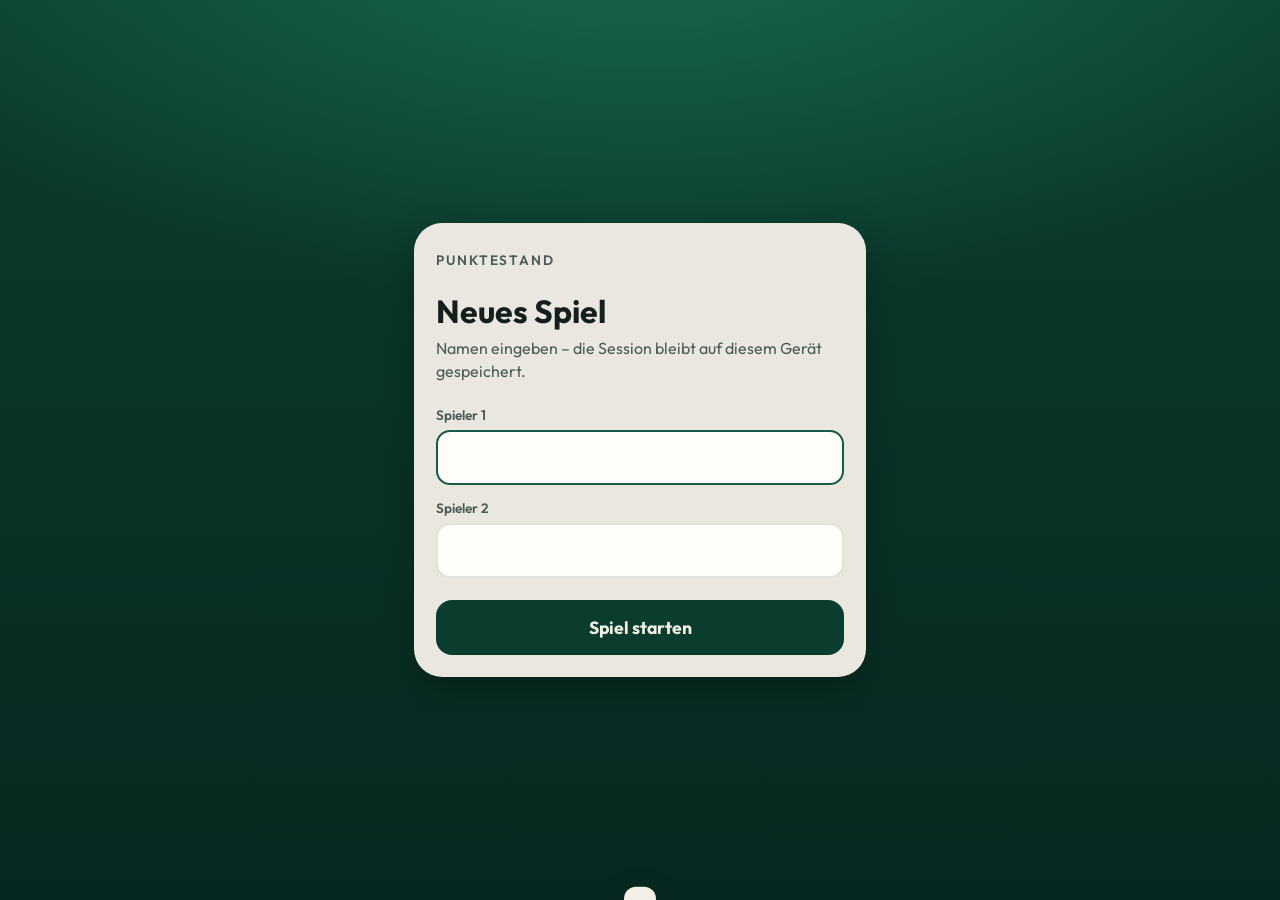
==== punkte/index.html @ ef5855af "Punktestand: mobiler 2-Spieler-Punktezähler mit Cookie-Session Co-authored-by: spielzeug-gefunden <s" ====
<!DOCTYPE html>
<html lang="de">
<head>
  <meta charset="UTF-8" />
  <meta name="viewport" content="width=device-width, initial-scale=1, viewport-fit=cover" />
  <meta name="theme-color" content="#0b3d2e" />
  <meta name="apple-mobile-web-app-capable" content="yes" />
  <meta name="apple-mobile-web-app-status-bar-style" content="black-translucent" />
  <title>Punktestand</title>
  <link rel="preconnect" href="https://fonts.googleapis.com" />
  <link rel="preconnect" href="https://fonts.gstatic.com" crossorigin />
  <link href="https://fonts.googleapis.com/css2?family=Outfit:wght@400;500;600;700&family=IBM+Plex+Mono:wght@500;600&display=swap" rel="stylesheet" />
  <style>
    :root {
      --felt: #0b3d2e;
      --felt-deep: #072820;
      --felt-light: #145c45;
      --paper: #f3efe6;
      --ink: #14201c;
      --ink-soft: #4a5c54;
      --line: rgba(20, 32, 28, 0.12);
      --accent: #e8a317;
      --accent-ink: #2a1d00;
      --ok: #1f8a5b;
      --ok-ink: #f4fff9;
      --danger: #c23b3b;
      --shadow: 0 10px 30px rgba(0, 0, 0, 0.28);
      --radius: 18px;
      --header-h: 64px;
      --safe-top: env(safe-area-inset-top, 0px);
      --safe-bottom: env(safe-area-inset-bottom, 0px);
    }

    * { box-sizing: border-box; }

    html, body {
      margin: 0;
      height: 100%;
      font-family: "Outfit", system-ui, sans-serif;
      color: var(--paper);
      background:
        radial-gradient(120% 80% at 50% -10%, #1a6b4f 0%, transparent 55%),
        linear-gradient(180deg, var(--felt) 0%, var(--felt-deep) 100%);
      -webkit-tap-highlight-color: transparent;
      user-select: none;
    }

    body {
      min-height: 100dvh;
      display: flex;
      justify-content: center;
    }

    .app {
      width: min(100%, 480px);
      height: 100dvh;
      max-height: 100dvh;
      display: flex;
      flex-direction: column;
      padding:
        calc(12px + var(--safe-top))
        14px
        calc(12px + var(--safe-bottom));
      gap: 12px;
    }

    .screen { display: none; flex: 1; min-height: 0; flex-direction: column; gap: 12px; }
    .screen.active { display: flex; }

    /* Setup */
    .setup-card {
      margin: auto 0;
      background: rgba(243, 239, 230, 0.96);
      color: var(--ink);
      border-radius: 28px;
      padding: 28px 22px 22px;
      box-shadow: var(--shadow);
    }

    .brand {
      font-size: 0.85rem;
      letter-spacing: 0.14em;
      text-transform: uppercase;
      color: var(--ink-soft);
      margin: 0 0 8px;
      font-weight: 600;
    }

    .setup-card h1 {
      margin: 0 0 8px;
      font-size: 2rem;
      line-height: 1.1;
    }

    .setup-card p {
      margin: 0 0 24px;
      color: var(--ink-soft);
      line-height: 1.4;
    }

    .field { margin-bottom: 14px; }

    .field label {
      display: block;
      font-size: 0.85rem;
      font-weight: 600;
      margin-bottom: 6px;
      color: var(--ink-soft);
    }

    .field input {
      width: 100%;
      border: 2px solid var(--line);
      border-radius: 14px;
      padding: 14px 16px;
      font: inherit;
      font-size: 1.1rem;
      font-weight: 600;
      color: var(--ink);
      background: #fffdf8;
      outline: none;
    }

    .field input:focus { border-color: var(--felt-light); }

    .btn-primary {
      width: 100%;
      margin-top: 8px;
      border: none;
      border-radius: 16px;
      padding: 16px;
      font: inherit;
      font-size: 1.1rem;
      font-weight: 700;
      background: var(--felt);
      color: var(--paper);
      cursor: pointer;
    }

    .btn-primary:active { transform: translateY(1px); }

    /* Header */
    .topbar {
      height: var(--header-h);
      flex: 0 0 auto;
      display: grid;
      grid-template-columns: 1fr auto;
      align-items: center;
      gap: 10px;
      padding: 0 4px 0 8px;
    }

    .active-player {
      min-width: 0;
    }

    .active-label {
      display: block;
      font-size: 0.75rem;
      letter-spacing: 0.08em;
      text-transform: uppercase;
      opacity: 0.75;
      margin-bottom: 2px;
    }

    .active-name {
      display: block;
      font-size: 1.55rem;
      font-weight: 700;
      line-height: 1.1;
      white-space: nowrap;
      overflow: hidden;
      text-overflow: ellipsis;
    }

    .menu-wrap { position: relative; }

    .menu-btn {
      width: 48px;
      height: 48px;
      border: 0;
      border-radius: 14px;
      background: rgba(255, 255, 255, 0.1);
      color: var(--paper);
      font: inherit;
      font-size: 1.5rem;
      font-weight: 700;
      letter-spacing: 0.05em;
      cursor: pointer;
    }

    .menu {
      display: none;
      position: absolute;
      right: 0;
      top: calc(100% + 6px);
      min-width: 210px;
      background: var(--paper);
      color: var(--ink);
      border-radius: 16px;
      box-shadow: var(--shadow);
      overflow: hidden;
      z-index: 20;
    }

    .menu.open { display: block; }

    .menu button {
      width: 100%;
      border: 0;
      background: transparent;
      text-align: left;
      padding: 14px 16px;
      font: inherit;
      font-weight: 600;
      color: var(--ink);
      cursor: pointer;
    }

    .menu button:active { background: rgba(11, 61, 46, 0.08); }
    .menu button.danger { color: var(--danger); }

    /* Main play layout */
    .play-body {
      flex: 1;
      min-height: 0;
      display: flex;
      flex-direction: column;
      gap: 12px;
    }

    .table-panel,
    .keypad-panel {
      flex: 1 1 0;
      min-height: 0;
      display: flex;
      flex-direction: column;
      border-radius: 24px;
      overflow: hidden;
      box-shadow: var(--shadow);
    }

    .table-panel {
      background: rgba(243, 239, 230, 0.97);
      color: var(--ink);
    }

    .table-scroll {
      flex: 1;
      min-height: 0;
      overflow: auto;
      -webkit-overflow-scrolling: touch;
    }

    table.scores {
      width: 100%;
      border-collapse: collapse;
      font-variant-numeric: tabular-nums;
    }

    .scores th,
    .scores td {
      padding: 12px 10px;
      text-align: center;
      border-bottom: 1px solid var(--line);
    }

    .scores th {
      position: sticky;
      top: 0;
      background: #ebe5d8;
      font-size: 0.92rem;
      font-weight: 700;
      z-index: 1;
    }

    .scores th.round,
    .scores td.round {
      width: 3.2rem;
      color: var(--ink-soft);
      font-weight: 600;
      font-size: 0.85rem;
    }

    .scores td.score-cell {
      font-family: "IBM Plex Mono", ui-monospace, monospace;
      font-weight: 600;
      font-size: 1.05rem;
      cursor: pointer;
    }

    .scores td.score-cell:active { background: rgba(11, 61, 46, 0.08); }

    .scores td.score-cell.empty {
      color: rgba(20, 32, 28, 0.28);
      font-weight: 500;
    }

    .scores td.score-cell.editing {
      background: rgba(232, 163, 23, 0.28);
      outline: 2px solid var(--accent);
      outline-offset: -2px;
    }

    .scores td.score-cell.player-active-col {
      background: rgba(11, 61, 46, 0.06);
    }

    .scores tfoot td {
      position: sticky;
      bottom: 0;
      background: #ebe5d8;
      font-family: "IBM Plex Mono", ui-monospace, monospace;
      font-weight: 700;
      font-size: 1.15rem;
      border-bottom: 0;
      border-top: 2px solid rgba(20, 32, 28, 0.16);
    }

    .hint {
      flex: 0 0 auto;
      padding: 8px 12px 10px;
      font-size: 0.8rem;
      color: var(--ink-soft);
      text-align: center;
      background: #ebe5d8;
    }

    .keypad-panel {
      background: rgba(7, 40, 32, 0.72);
      border: 1px solid rgba(255, 255, 255, 0.08);
      padding: 12px;
      gap: 10px;
    }

    .entry {
      flex: 0 0 auto;
      display: flex;
      align-items: baseline;
      justify-content: space-between;
      gap: 12px;
      padding: 4px 6px 2px;
    }

    .entry-label {
      font-size: 0.8rem;
      letter-spacing: 0.06em;
      text-transform: uppercase;
      opacity: 0.75;
    }

    .entry-value {
      font-family: "IBM Plex Mono", ui-monospace, monospace;
      font-size: clamp(1.8rem, 8vw, 2.4rem);
      font-weight: 600;
      letter-spacing: 0.02em;
      min-height: 1.2em;
    }

    .entry-value.placeholder { opacity: 0.35; }

    .keys {
      flex: 1;
      min-height: 0;
      display: grid;
      grid-template-columns: repeat(3, 1fr);
      grid-template-rows: repeat(4, 1fr);
      gap: 8px;
    }

    .keys button {
      border: 0;
      border-radius: 16px;
      background: rgba(255, 255, 255, 0.1);
      color: var(--paper);
      font-family: "IBM Plex Mono", ui-monospace, monospace;
      font-size: 1.45rem;
      font-weight: 600;
      cursor: pointer;
      min-height: 0;
    }

    .keys button:active { background: rgba(255, 255, 255, 0.2); transform: scale(0.98); }

    .keys .key-ok {
      background: var(--ok);
      color: var(--ok-ink);
      font-family: "Outfit", system-ui, sans-serif;
      font-weight: 700;
      letter-spacing: 0.04em;
    }

    .keys .key-del {
      background: rgba(255, 255, 255, 0.06);
      font-size: 1.2rem;
    }

    .toast {
      position: fixed;
      left: 50%;
      bottom: calc(18px + var(--safe-bottom));
      transform: translateX(-50%) translateY(120%);
      background: var(--paper);
      color: var(--ink);
      padding: 12px 16px;
      border-radius: 999px;
      font-weight: 600;
      box-shadow: var(--shadow);
      transition: transform 0.25s ease;
      z-index: 50;
      max-width: calc(100% - 32px);
      text-align: center;
    }

    .toast.show { transform: translateX(-50%) translateY(0); }

    .overlay {
      display: none;
      position: fixed;
      inset: 0;
      background: rgba(0, 0, 0, 0.45);
      z-index: 30;
      align-items: center;
      justify-content: center;
      padding: 24px;
    }

    .overlay.open { display: flex; }

    .dialog {
      width: min(100%, 360px);
      background: var(--paper);
      color: var(--ink);
      border-radius: 22px;
      padding: 22px;
      box-shadow: var(--shadow);
    }

    .dialog h2 {
      margin: 0 0 8px;
      font-size: 1.25rem;
    }

    .dialog p {
      margin: 0 0 18px;
      color: var(--ink-soft);
      line-height: 1.4;
    }

    .dialog-actions {
      display: grid;
      grid-template-columns: 1fr 1fr;
      gap: 10px;
    }

    .dialog-actions button {
      border: 0;
      border-radius: 14px;
      padding: 14px;
      font: inherit;
      font-weight: 700;
      cursor: pointer;
    }

    .btn-ghost {
      background: rgba(20, 32, 28, 0.08);
      color: var(--ink);
    }

    .btn-danger {
      background: var(--danger);
      color: white;
    }
  </style>
</head>
<body>
  <div class="app">
    <!-- Setup -->
    <section class="screen" id="screen-setup" aria-label="Neues Spiel">
      <div class="setup-card">
        <p class="brand">Punktestand</p>
        <h1>Neues Spiel</h1>
        <p>Namen eingeben – die Session bleibt auf diesem Gerät gespeichert.</p>
        <form id="setup-form">
          <div class="field">
            <label for="name-0">Spieler 1</label>
            <input id="name-0" name="name0" maxlength="24" autocomplete="nickname" required />
          </div>
          <div class="field">
            <label for="name-1">Spieler 2</label>
            <input id="name-1" name="name1" maxlength="24" autocomplete="nickname" required />
          </div>
          <button class="btn-primary" type="submit">Spiel starten</button>
        </form>
      </div>
    </section>

    <!-- Play -->
    <section class="screen" id="screen-play" aria-label="Punktestand">
      <header class="topbar">
        <div class="active-player">
          <span class="active-label" id="active-label">Am Zug</span>
          <span class="active-name" id="active-name">–</span>
        </div>
        <div class="menu-wrap">
          <button class="menu-btn" id="menu-btn" type="button" aria-haspopup="true" aria-expanded="false" aria-label="Menü">⋯</button>
          <div class="menu" id="menu" role="menu">
            <button type="button" role="menuitem" id="menu-undo">Letzten Eintrag löschen</button>
            <button type="button" role="menuitem" id="menu-cancel-edit" hidden>Bearbeiten abbrechen</button>
            <button type="button" role="menuitem" class="danger" id="menu-new">Neues Spiel…</button>
          </div>
        </div>
      </header>

      <div class="play-body">
        <section class="table-panel" aria-label="Punktetabelle">
          <div class="table-scroll">
            <table class="scores" id="score-table">
              <thead></thead>
              <tbody></tbody>
              <tfoot></tfoot>
            </table>
          </div>
          <div class="hint" id="table-hint">Tippe auf einen Wert, um ihn zu korrigieren.</div>
        </section>

        <section class="keypad-panel" aria-label="Zifferneingabe">
          <div class="entry">
            <span class="entry-label" id="entry-label">Rundenpunkte</span>
            <span class="entry-value placeholder" id="entry-value">0</span>
          </div>
          <div class="keys" id="keys">
            <button type="button" data-key="7">7</button>
            <button type="button" data-key="8">8</button>
            <button type="button" data-key="9">9</button>
            <button type="button" data-key="4">4</button>
            <button type="button" data-key="5">5</button>
            <button type="button" data-key="6">6</button>
            <button type="button" data-key="1">1</button>
            <button type="button" data-key="2">2</button>
            <button type="button" data-key="3">3</button>
            <button type="button" class="key-del" data-key="del" aria-label="Löschen">⌫</button>
            <button type="button" data-key="0">0</button>
            <button type="button" class="key-ok" data-key="ok">OK</button>
          </div>
        </section>
      </div>
    </section>
  </div>

  <div class="toast" id="toast" role="status" aria-live="polite"></div>

  <div class="overlay" id="confirm-overlay" role="dialog" aria-modal="true" aria-labelledby="confirm-title">
    <div class="dialog">
      <h2 id="confirm-title">Neues Spiel?</h2>
      <p>Die aktuelle Session auf diesem Gerät wird gelöscht.</p>
      <div class="dialog-actions">
        <button type="button" class="btn-ghost" id="confirm-cancel">Abbrechen</button>
        <button type="button" class="btn-danger" id="confirm-ok">Löschen</button>
      </div>
    </div>
  </div>

  <script>
    const COOKIE_NAME = "punktestand_session";
    const COOKIE_DAYS = 30;
    const PLAYER_COUNT = 2;

    /** @typedef {{ names: string[], scores: number[][], active: number, input: string, edit: null | { player: number, round: number } }} Session */

    const els = {
      setup: document.getElementById("screen-setup"),
      play: document.getElementById("screen-play"),
      form: document.getElementById("setup-form"),
      name0: document.getElementById("name-0"),
      name1: document.getElementById("name-1"),
      activeLabel: document.getElementById("active-label"),
      activeName: document.getElementById("active-name"),
      menuBtn: document.getElementById("menu-btn"),
      menu: document.getElementById("menu"),
      menuUndo: document.getElementById("menu-undo"),
      menuCancelEdit: document.getElementById("menu-cancel-edit"),
      menuNew: document.getElementById("menu-new"),
      table: document.getElementById("score-table"),
      thead: document.querySelector("#score-table thead"),
      tbody: document.querySelector("#score-table tbody"),
      tfoot: document.querySelector("#score-table tfoot"),
      hint: document.getElementById("table-hint"),
      entryLabel: document.getElementById("entry-label"),
      entryValue: document.getElementById("entry-value"),
      keys: document.getElementById("keys"),
      toast: document.getElementById("toast"),
      overlay: document.getElementById("confirm-overlay"),
      confirmCancel: document.getElementById("confirm-cancel"),
      confirmOk: document.getElementById("confirm-ok"),
    };

    /** @type {Session | null} */
    let session = null;
    let toastTimer = 0;

    function setCookie(name, value, days) {
      const maxAge = days * 24 * 60 * 60;
      document.cookie = `${encodeURIComponent(name)}=${encodeURIComponent(value)}; Max-Age=${maxAge}; Path=/; SameSite=Lax`;
    }

    function getCookie(name) {
      const key = encodeURIComponent(name) + "=";
      const parts = document.cookie.split("; ");
      for (const part of parts) {
        if (part.startsWith(key)) {
          return decodeURIComponent(part.slice(key.length));
        }
      }
      return null;
    }

    function deleteCookie(name) {
      document.cookie = `${encodeURIComponent(name)}=; Max-Age=0; Path=/; SameSite=Lax`;
    }

    function saveSession() {
      if (!session) {
        deleteCookie(COOKIE_NAME);
        return;
      }
      const payload = {
        names: session.names,
        scores: session.scores,
        active: session.active,
        // input/edit nicht persistent nötig – frisch starten beim Reload ok,
        // aber wir speichern active + scores; input resetten
      };
      setCookie(COOKIE_NAME, JSON.stringify(payload), COOKIE_DAYS);
    }

    function loadSession() {
      const raw = getCookie(COOKIE_NAME);
      if (!raw) return null;
      try {
        const data = JSON.parse(raw);
        if (
          !Array.isArray(data.names) ||
          data.names.length !== PLAYER_COUNT ||
          !Array.isArray(data.scores) ||
          data.scores.length !== PLAYER_COUNT
        ) {
          return null;
        }
        return {
          names: data.names.map(String),
          scores: data.scores.map((list) => (Array.isArray(list) ? list.map(Number) : [])),
          active: Number.isInteger(data.active) ? data.active : 0,
          input: "",
          edit: null,
        };
      } catch {
        return null;
      }
    }

    function showToast(message) {
      els.toast.textContent = message;
      els.toast.classList.add("show");
      clearTimeout(toastTimer);
      toastTimer = setTimeout(() => els.toast.classList.remove("show"), 2200);
    }

    function showScreen(name) {
      els.setup.classList.toggle("active", name === "setup");
      els.play.classList.toggle("active", name === "play");
    }

    function closeMenu() {
      els.menu.classList.remove("open");
      els.menuBtn.setAttribute("aria-expanded", "false");
    }

    function totals() {
      return session.scores.map((list) => list.reduce((a, b) => a + b, 0));
    }

    function maxRounds() {
      return Math.max(0, ...session.scores.map((list) => list.length));
    }

    function renderTable() {
      const n = maxRounds();
      const active = session.active;

      els.thead.innerHTML = `<tr>
        <th class="round">Rd.</th>
        ${session.names.map((name, i) => `<th>${escapeHtml(name)}</th>`).join("")}
      </tr>`;

      if (n === 0) {
        els.tbody.innerHTML = `<tr>
          <td class="round">–</td>
          ${session.names.map(() => `<td class="score-cell empty">–</td>`).join("")}
        </tr>`;
      } else {
        const rows = [];
        for (let r = 0; r < n; r++) {
          const cells = session.scores.map((list, p) => {
            const has = r < list.length;
            const value = has ? String(list[r]) : "–";
            const editing =
              session.edit && session.edit.player === p && session.edit.round === r;
            const classes = [
              "score-cell",
              has ? "" : "empty",
              editing ? "editing" : "",
              !session.edit && p === active ? "player-active-col" : "",
            ]
              .filter(Boolean)
              .join(" ");
            return `<td class="${classes}" data-player="${p}" data-round="${r}">${value}</td>`;
          });
          rows.push(`<tr><td class="round">${r + 1}</td>${cells.join("")}</tr>`);
        }
        els.tbody.innerHTML = rows.join("");
      }

      const sums = totals();
      els.tfoot.innerHTML = `<tr>
        <td class="round">Σ</td>
        ${sums.map((sum) => `<td>${sum}</td>`).join("")}
      </tr>`;

      // Auto-scroll zur neuesten Runde
      const scroll = els.table.closest(".table-scroll");
      if (scroll) scroll.scrollTop = scroll.scrollHeight;
    }

    function renderEntry() {
      const editing = Boolean(session.edit);
      els.activeLabel.textContent = editing ? "Korrigieren" : "Am Zug";
      if (editing) {
        const { player, round } = session.edit;
        els.activeName.textContent = `${session.names[player]} · Runde ${round + 1}`;
        els.entryLabel.textContent = "Korrektur";
        els.hint.textContent = "Wert ändern und OK tippen – oder im Menü abbrechen.";
      } else {
        els.activeName.textContent = session.names[session.active];
        els.entryLabel.textContent = "Rundenpunkte";
        els.hint.textContent = "Tippe auf einen Wert, um ihn zu korrigieren.";
      }

      const raw = session.input;
      els.entryValue.textContent = raw === "" ? "0" : raw;
      els.entryValue.classList.toggle("placeholder", raw === "");

      els.menuCancelEdit.hidden = !editing;
      els.menuUndo.hidden = editing;
    }

    function renderAll() {
      renderTable();
      renderEntry();
    }

    function escapeHtml(text) {
      return String(text)
        .replace(/&/g, "&amp;")
        .replace(/</g, "&lt;")
        .replace(/>/g, "&gt;")
        .replace(/"/g, "&quot;");
    }

    function startNewSession(names) {
      session = {
        names: names.map((n) => n.trim()),
        scores: Array.from({ length: PLAYER_COUNT }, () => []),
        active: 0,
        input: "",
        edit: null,
      };
      saveSession();
      showScreen("play");
      renderAll();
    }

    function resumeOrSetup() {
      session = loadSession();
      if (session) {
        showScreen("play");
        renderAll();
      } else {
        showScreen("setup");
        els.name0.focus();
      }
    }

    function appendDigit(digit) {
      if (session.input.length >= 6) return;
      if (session.input === "0") {
        session.input = digit;
      } else {
        session.input += digit;
      }
      renderEntry();
    }

    function deleteDigit() {
      session.input = session.input.slice(0, -1);
      renderEntry();
    }

    function commitOk() {
      if (session.input === "") {
        showToast("Bitte Punkte eingeben");
        return;
      }
      const value = Number(session.input);
      if (!Number.isFinite(value) || value < 0) {
        showToast("Ungültige Zahl");
        return;
      }

      if (session.edit) {
        const { player, round } = session.edit;
        if (round >= session.scores[player].length) return;
        session.scores[player][round] = value;
        session.edit = null;
        session.input = "";
        saveSession();
        renderAll();
        showToast("Eintrag korrigiert");
        return;
      }

      session.scores[session.active].push(value);
      session.active = (session.active + 1) % PLAYER_COUNT;
      session.input = "";
      saveSession();
      renderAll();
    }

    function beginEdit(player, round) {
      if (round >= session.scores[player].length) return;
      session.edit = { player, round };
      session.input = String(session.scores[player][round]);
      closeMenu();
      renderAll();
    }

    function cancelEdit() {
      session.edit = null;
      session.input = "";
      closeMenu();
      renderAll();
    }

    function undoLast() {
      closeMenu();
      if (session.edit) return;

      // Letzten Eintrag des vorherigen Spielers entfernen und zu ihm zurück
      const prev = (session.active - 1 + PLAYER_COUNT) % PLAYER_COUNT;
      if (session.scores[prev].length === 0) {
        // vielleicht hat aktiver Spieler schon Einträge und wir sind am Anfang?
        // Suche den Spieler mit dem chronologisch letzten Eintrag:
        // Da Spieler strikt abwechseln, ist der letzte Eintrag immer beim prev,
        // außer niemand hat noch Punkte.
        const any = session.scores.some((list) => list.length > 0);
        if (!any) {
          showToast("Nichts zum Löschen");
          return;
        }
      }

      if (session.scores[prev].length === 0) {
        showToast("Nichts zum Löschen");
        return;
      }

      session.scores[prev].pop();
      session.active = prev;
      session.input = "";
      saveSession();
      renderAll();
      showToast("Letzter Eintrag gelöscht");
    }

    function resetToSetup() {
      session = null;
      saveSession();
      els.form.reset();
      showScreen("setup");
      els.overlay.classList.remove("open");
      closeMenu();
      els.name0.focus();
    }

    // Events
    els.form.addEventListener("submit", (event) => {
      event.preventDefault();
      const names = [els.name0.value, els.name1.value];
      if (names.some((n) => !n.trim())) {
        showToast("Bitte beide Namen eingeben");
        return;
      }
      if (names[0].trim().toLowerCase() === names[1].trim().toLowerCase()) {
        showToast("Bitte unterschiedliche Namen");
        return;
      }
      startNewSession(names);
    });

    els.keys.addEventListener("click", (event) => {
      const btn = event.target.closest("button[data-key]");
      if (!btn || !session) return;
      const key = btn.dataset.key;
      if (key === "ok") commitOk();
      else if (key === "del") deleteDigit();
      else appendDigit(key);
    });

    els.tbody.addEventListener("click", (event) => {
      const cell = event.target.closest("td.score-cell[data-player]");
      if (!cell || !session) return;
      const player = Number(cell.dataset.player);
      const round = Number(cell.dataset.round);
      if (round >= session.scores[player].length) return;
      beginEdit(player, round);
    });

    els.menuBtn.addEventListener("click", (event) => {
      event.stopPropagation();
      const open = !els.menu.classList.contains("open");
      els.menu.classList.toggle("open", open);
      els.menuBtn.setAttribute("aria-expanded", open ? "true" : "false");
    });

    document.addEventListener("click", (event) => {
      if (!els.menu.contains(event.target) && event.target !== els.menuBtn) {
        closeMenu();
      }
    });

    els.menuUndo.addEventListener("click", undoLast);
    els.menuCancelEdit.addEventListener("click", cancelEdit);
    els.menuNew.addEventListener("click", () => {
      closeMenu();
      els.overlay.classList.add("open");
    });
    els.confirmCancel.addEventListener("click", () => els.overlay.classList.remove("open"));
    els.confirmOk.addEventListener("click", resetToSetup);

    resumeOrSetup();
  </script>
</body>
</html>
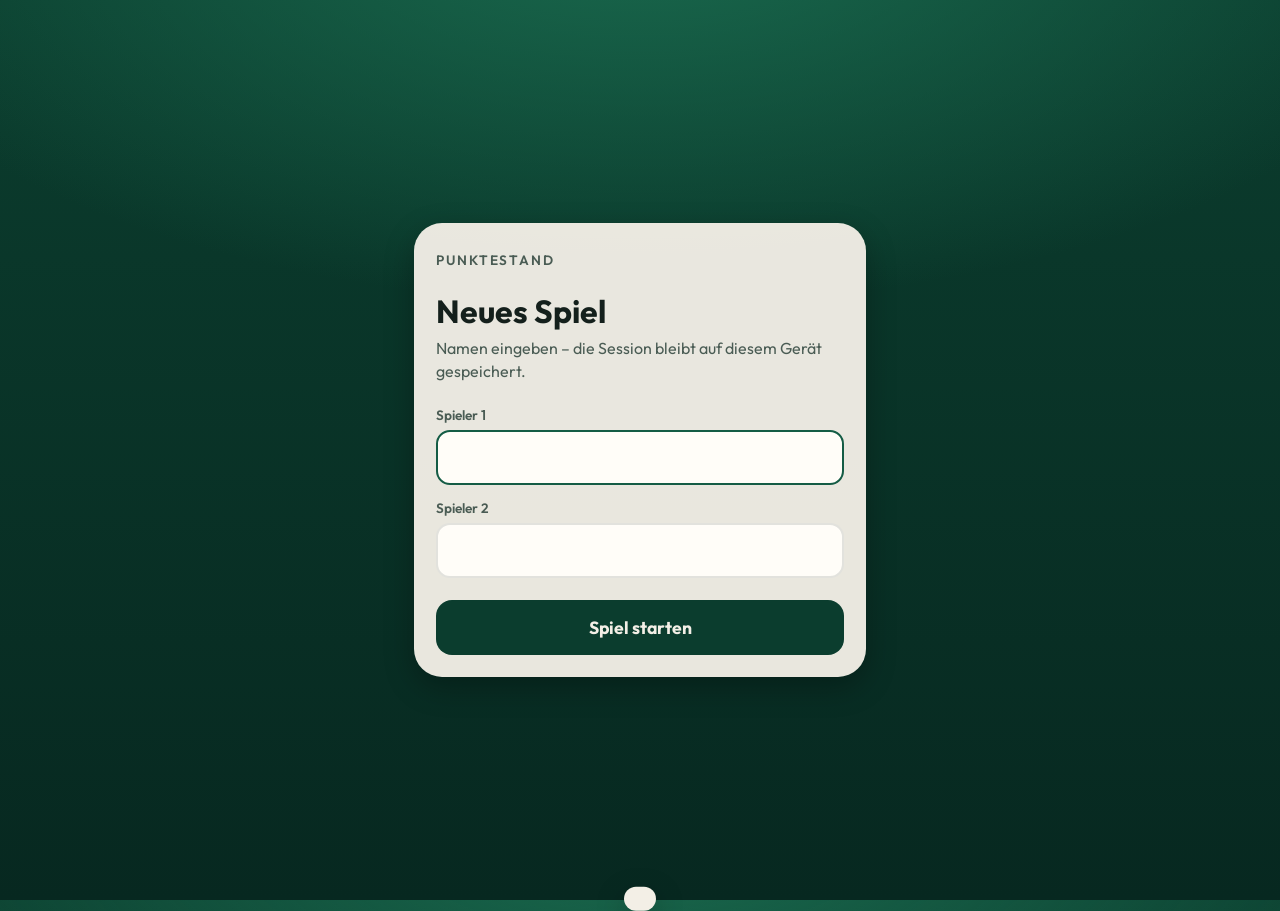
==== commit 67fd1f5e: "Punktestand: Namens-Highlight, Header schlanker, Ansicht drehen Aktiven Spieler nur noch am Tabellen" ====
--- a/punkte/index.html
+++ b/punkte/index.html
@@ -26,7 +26,7 @@
       --danger: #c23b3b;
       --shadow: 0 10px 30px rgba(0, 0, 0, 0.28);
       --radius: 18px;
-      --header-h: 64px;
+      --header-h: 52px;
       --safe-top: env(safe-area-inset-top, 0px);
       --safe-bottom: env(safe-area-inset-bottom, 0px);
     }
@@ -47,8 +47,21 @@
 
     body {
       min-height: 100dvh;
+      overflow: hidden;
+    }
+
+    .viewport {
+      position: relative;
+      width: 100%;
+      height: 100dvh;
       display: flex;
       justify-content: center;
+      transition: transform 0.35s ease;
+      transform-origin: center center;
+    }
+
+    .viewport.flipped {
+      transform: rotate(180deg);
     }
 
     .app {
@@ -62,6 +75,13 @@
         14px
         calc(12px + var(--safe-bottom));
       gap: 12px;
+    }
+
+    .viewport.flipped .app {
+      padding:
+        calc(12px + var(--safe-bottom))
+        14px
+        calc(12px + var(--safe-top));
     }
 
     .screen { display: none; flex: 1; min-height: 0; flex-direction: column; gap: 12px; }
@@ -150,28 +170,18 @@
       padding: 0 4px 0 8px;
     }
 
-    .active-player {
+    .top-status {
       min-width: 0;
-    }
-
-    .active-label {
-      display: block;
-      font-size: 0.75rem;
-      letter-spacing: 0.08em;
-      text-transform: uppercase;
-      opacity: 0.75;
-      margin-bottom: 2px;
-    }
-
-    .active-name {
-      display: block;
-      font-size: 1.55rem;
-      font-weight: 700;
-      line-height: 1.1;
+      font-size: 0.95rem;
+      font-weight: 600;
+      letter-spacing: 0.04em;
+      opacity: 0.9;
       white-space: nowrap;
       overflow: hidden;
       text-overflow: ellipsis;
     }
+
+    .top-status.muted { opacity: 0.65; font-weight: 500; }
 
     .menu-wrap { position: relative; }
 
@@ -220,6 +230,15 @@
     .menu button:active { background: rgba(11, 61, 46, 0.08); }
     .menu button.danger { color: var(--danger); }
 
+    .menu button .check {
+      float: right;
+      color: var(--felt);
+      font-weight: 700;
+      opacity: 0;
+    }
+
+    .menu button[aria-checked="true"] .check { opacity: 1; }
+
     /* Main play layout */
     .play-body {
       flex: 1;
@@ -274,6 +293,16 @@
       z-index: 1;
     }
 
+    .scores th.player-name {
+      transition: background 0.2s ease, box-shadow 0.2s ease, color 0.2s ease;
+    }
+
+    .scores th.player-name.active {
+      background: rgba(232, 163, 23, 0.38);
+      color: var(--accent-ink);
+      box-shadow: inset 0 -3px 0 var(--accent);
+    }
+
     .scores th.round,
     .scores td.round {
       width: 3.2rem;
@@ -300,10 +329,6 @@
       background: rgba(232, 163, 23, 0.28);
       outline: 2px solid var(--accent);
       outline-offset: -2px;
-    }
-
-    .scores td.score-cell.player-active-col {
-      background: rgba(11, 61, 46, 0.06);
     }
 
     .scores tfoot td {
@@ -396,7 +421,7 @@
     }
 
     .toast {
-      position: fixed;
+      position: absolute;
       left: 50%;
       bottom: calc(18px + var(--safe-bottom));
       transform: translateX(-50%) translateY(120%);
@@ -410,13 +435,18 @@
       z-index: 50;
       max-width: calc(100% - 32px);
       text-align: center;
+      pointer-events: none;
     }
 
     .toast.show { transform: translateX(-50%) translateY(0); }
+
+    .viewport.flipped .toast {
+      bottom: calc(18px + var(--safe-top));
+    }
 
     .overlay {
       display: none;
-      position: fixed;
+      position: absolute;
       inset: 0;
       background: rgba(0, 0, 0, 0.45);
       z-index: 30;
@@ -474,89 +504,91 @@
   </style>
 </head>
 <body>
-  <div class="app">
-    <!-- Setup -->
-    <section class="screen" id="screen-setup" aria-label="Neues Spiel">
-      <div class="setup-card">
-        <p class="brand">Punktestand</p>
-        <h1>Neues Spiel</h1>
-        <p>Namen eingeben – die Session bleibt auf diesem Gerät gespeichert.</p>
-        <form id="setup-form">
-          <div class="field">
-            <label for="name-0">Spieler 1</label>
-            <input id="name-0" name="name0" maxlength="24" autocomplete="nickname" required />
+  <div class="viewport" id="viewport">
+    <div class="app">
+      <!-- Setup -->
+      <section class="screen" id="screen-setup" aria-label="Neues Spiel">
+        <div class="setup-card">
+          <p class="brand">Punktestand</p>
+          <h1>Neues Spiel</h1>
+          <p>Namen eingeben – die Session bleibt auf diesem Gerät gespeichert.</p>
+          <form id="setup-form">
+            <div class="field">
+              <label for="name-0">Spieler 1</label>
+              <input id="name-0" name="name0" maxlength="24" autocomplete="nickname" required />
+            </div>
+            <div class="field">
+              <label for="name-1">Spieler 2</label>
+              <input id="name-1" name="name1" maxlength="24" autocomplete="nickname" required />
+            </div>
+            <button class="btn-primary" type="submit">Spiel starten</button>
+          </form>
+        </div>
+      </section>
+
+      <!-- Play -->
+      <section class="screen" id="screen-play" aria-label="Punktestand">
+        <header class="topbar">
+          <div class="top-status muted" id="top-status">Punktestand</div>
+          <div class="menu-wrap">
+            <button class="menu-btn" id="menu-btn" type="button" aria-haspopup="true" aria-expanded="false" aria-label="Menü">⋯</button>
+            <div class="menu" id="menu" role="menu">
+              <button type="button" role="menuitemcheckbox" id="menu-flip" aria-checked="false">
+                Ansicht drehen <span class="check" aria-hidden="true">✓</span>
+              </button>
+              <button type="button" role="menuitem" id="menu-undo">Letzten Eintrag löschen</button>
+              <button type="button" role="menuitem" id="menu-cancel-edit" hidden>Bearbeiten abbrechen</button>
+              <button type="button" role="menuitem" class="danger" id="menu-new">Neues Spiel…</button>
+            </div>
           </div>
-          <div class="field">
-            <label for="name-1">Spieler 2</label>
-            <input id="name-1" name="name1" maxlength="24" autocomplete="nickname" required />
-          </div>
-          <button class="btn-primary" type="submit">Spiel starten</button>
-        </form>
-      </div>
-    </section>
-
-    <!-- Play -->
-    <section class="screen" id="screen-play" aria-label="Punktestand">
-      <header class="topbar">
-        <div class="active-player">
-          <span class="active-label" id="active-label">Am Zug</span>
-          <span class="active-name" id="active-name">–</span>
+        </header>
+
+        <div class="play-body">
+          <section class="table-panel" aria-label="Punktetabelle">
+            <div class="table-scroll">
+              <table class="scores" id="score-table">
+                <thead></thead>
+                <tbody></tbody>
+                <tfoot></tfoot>
+              </table>
+            </div>
+            <div class="hint" id="table-hint">Tippe auf einen Wert, um ihn zu korrigieren.</div>
+          </section>
+
+          <section class="keypad-panel" aria-label="Zifferneingabe">
+            <div class="entry">
+              <span class="entry-label" id="entry-label">Rundenpunkte</span>
+              <span class="entry-value placeholder" id="entry-value">0</span>
+            </div>
+            <div class="keys" id="keys">
+              <button type="button" data-key="7">7</button>
+              <button type="button" data-key="8">8</button>
+              <button type="button" data-key="9">9</button>
+              <button type="button" data-key="4">4</button>
+              <button type="button" data-key="5">5</button>
+              <button type="button" data-key="6">6</button>
+              <button type="button" data-key="1">1</button>
+              <button type="button" data-key="2">2</button>
+              <button type="button" data-key="3">3</button>
+              <button type="button" class="key-del" data-key="del" aria-label="Löschen">⌫</button>
+              <button type="button" data-key="0">0</button>
+              <button type="button" class="key-ok" data-key="ok">OK</button>
+            </div>
+          </section>
         </div>
-        <div class="menu-wrap">
-          <button class="menu-btn" id="menu-btn" type="button" aria-haspopup="true" aria-expanded="false" aria-label="Menü">⋯</button>
-          <div class="menu" id="menu" role="menu">
-            <button type="button" role="menuitem" id="menu-undo">Letzten Eintrag löschen</button>
-            <button type="button" role="menuitem" id="menu-cancel-edit" hidden>Bearbeiten abbrechen</button>
-            <button type="button" role="menuitem" class="danger" id="menu-new">Neues Spiel…</button>
-          </div>
+      </section>
+    </div>
+
+    <div class="toast" id="toast" role="status" aria-live="polite"></div>
+
+    <div class="overlay" id="confirm-overlay" role="dialog" aria-modal="true" aria-labelledby="confirm-title">
+      <div class="dialog">
+        <h2 id="confirm-title">Neues Spiel?</h2>
+        <p>Die aktuelle Session auf diesem Gerät wird gelöscht.</p>
+        <div class="dialog-actions">
+          <button type="button" class="btn-ghost" id="confirm-cancel">Abbrechen</button>
+          <button type="button" class="btn-danger" id="confirm-ok">Löschen</button>
         </div>
-      </header>
-
-      <div class="play-body">
-        <section class="table-panel" aria-label="Punktetabelle">
-          <div class="table-scroll">
-            <table class="scores" id="score-table">
-              <thead></thead>
-              <tbody></tbody>
-              <tfoot></tfoot>
-            </table>
-          </div>
-          <div class="hint" id="table-hint">Tippe auf einen Wert, um ihn zu korrigieren.</div>
-        </section>
-
-        <section class="keypad-panel" aria-label="Zifferneingabe">
-          <div class="entry">
-            <span class="entry-label" id="entry-label">Rundenpunkte</span>
-            <span class="entry-value placeholder" id="entry-value">0</span>
-          </div>
-          <div class="keys" id="keys">
-            <button type="button" data-key="7">7</button>
-            <button type="button" data-key="8">8</button>
-            <button type="button" data-key="9">9</button>
-            <button type="button" data-key="4">4</button>
-            <button type="button" data-key="5">5</button>
-            <button type="button" data-key="6">6</button>
-            <button type="button" data-key="1">1</button>
-            <button type="button" data-key="2">2</button>
-            <button type="button" data-key="3">3</button>
-            <button type="button" class="key-del" data-key="del" aria-label="Löschen">⌫</button>
-            <button type="button" data-key="0">0</button>
-            <button type="button" class="key-ok" data-key="ok">OK</button>
-          </div>
-        </section>
-      </div>
-    </section>
-  </div>
-
-  <div class="toast" id="toast" role="status" aria-live="polite"></div>
-
-  <div class="overlay" id="confirm-overlay" role="dialog" aria-modal="true" aria-labelledby="confirm-title">
-    <div class="dialog">
-      <h2 id="confirm-title">Neues Spiel?</h2>
-      <p>Die aktuelle Session auf diesem Gerät wird gelöscht.</p>
-      <div class="dialog-actions">
-        <button type="button" class="btn-ghost" id="confirm-cancel">Abbrechen</button>
-        <button type="button" class="btn-danger" id="confirm-ok">Löschen</button>
       </div>
     </div>
   </div>
@@ -566,18 +598,19 @@
     const COOKIE_DAYS = 30;
     const PLAYER_COUNT = 2;
 
-    /** @typedef {{ names: string[], scores: number[][], active: number, input: string, edit: null | { player: number, round: number } }} Session */
+    /** @typedef {{ names: string[], scores: number[][], active: number, input: string, edit: null | { player: number, round: number }, flipView: boolean }} Session */
 
     const els = {
+      viewport: document.getElementById("viewport"),
       setup: document.getElementById("screen-setup"),
       play: document.getElementById("screen-play"),
       form: document.getElementById("setup-form"),
       name0: document.getElementById("name-0"),
       name1: document.getElementById("name-1"),
-      activeLabel: document.getElementById("active-label"),
-      activeName: document.getElementById("active-name"),
+      topStatus: document.getElementById("top-status"),
       menuBtn: document.getElementById("menu-btn"),
       menu: document.getElementById("menu"),
+      menuFlip: document.getElementById("menu-flip"),
       menuUndo: document.getElementById("menu-undo"),
       menuCancelEdit: document.getElementById("menu-cancel-edit"),
       menuNew: document.getElementById("menu-new"),
@@ -628,8 +661,7 @@
         names: session.names,
         scores: session.scores,
         active: session.active,
-        // input/edit nicht persistent nötig – frisch starten beim Reload ok,
-        // aber wir speichern active + scores; input resetten
+        flipView: Boolean(session.flipView),
       };
       setCookie(COOKIE_NAME, JSON.stringify(payload), COOKIE_DAYS);
     }
@@ -653,9 +685,24 @@
           active: Number.isInteger(data.active) ? data.active : 0,
           input: "",
           edit: null,
+          flipView: Boolean(data.flipView),
         };
       } catch {
         return null;
+      }
+    }
+
+    function facingPlayer() {
+      if (!session) return 0;
+      if (session.edit) return session.edit.player;
+      return session.active;
+    }
+
+    function applyViewportFlip() {
+      const shouldFlip = Boolean(session && session.flipView && facingPlayer() === 1);
+      els.viewport.classList.toggle("flipped", shouldFlip);
+      if (els.menuFlip) {
+        els.menuFlip.setAttribute("aria-checked", session && session.flipView ? "true" : "false");
       }
     }
 
@@ -686,11 +733,16 @@
 
     function renderTable() {
       const n = maxRounds();
-      const active = session.active;
+      const highlight = facingPlayer();
 
       els.thead.innerHTML = `<tr>
         <th class="round">Rd.</th>
-        ${session.names.map((name, i) => `<th>${escapeHtml(name)}</th>`).join("")}
+        ${session.names
+          .map(
+            (name, i) =>
+              `<th class="player-name${i === highlight ? " active" : ""}">${escapeHtml(name)}</th>`
+          )
+          .join("")}
       </tr>`;
 
       if (n === 0) {
@@ -706,12 +758,7 @@
             const value = has ? String(list[r]) : "–";
             const editing =
               session.edit && session.edit.player === p && session.edit.round === r;
-            const classes = [
-              "score-cell",
-              has ? "" : "empty",
-              editing ? "editing" : "",
-              !session.edit && p === active ? "player-active-col" : "",
-            ]
+            const classes = ["score-cell", has ? "" : "empty", editing ? "editing" : ""]
               .filter(Boolean)
               .join(" ");
             return `<td class="${classes}" data-player="${p}" data-round="${r}">${value}</td>`;
@@ -734,14 +781,15 @@
 
     function renderEntry() {
       const editing = Boolean(session.edit);
-      els.activeLabel.textContent = editing ? "Korrigieren" : "Am Zug";
       if (editing) {
-        const { player, round } = session.edit;
-        els.activeName.textContent = `${session.names[player]} · Runde ${round + 1}`;
+        const { round } = session.edit;
+        els.topStatus.textContent = `Korrektur · Runde ${round + 1}`;
+        els.topStatus.classList.remove("muted");
         els.entryLabel.textContent = "Korrektur";
         els.hint.textContent = "Wert ändern und OK tippen – oder im Menü abbrechen.";
       } else {
-        els.activeName.textContent = session.names[session.active];
+        els.topStatus.textContent = "Punktestand";
+        els.topStatus.classList.add("muted");
         els.entryLabel.textContent = "Rundenpunkte";
         els.hint.textContent = "Tippe auf einen Wert, um ihn zu korrigieren.";
       }
@@ -752,6 +800,7 @@
 
       els.menuCancelEdit.hidden = !editing;
       els.menuUndo.hidden = editing;
+      applyViewportFlip();
     }
 
     function renderAll() {
@@ -774,6 +823,7 @@
         active: 0,
         input: "",
         edit: null,
+        flipView: false,
       };
       saveSession();
       showScreen("play");
@@ -787,8 +837,23 @@
         renderAll();
       } else {
         showScreen("setup");
+        els.viewport.classList.remove("flipped");
+        if (els.menuFlip) els.menuFlip.setAttribute("aria-checked", "false");
         els.name0.focus();
       }
+    }
+
+    function toggleFlipView() {
+      if (!session) return;
+      session.flipView = !session.flipView;
+      saveSession();
+      applyViewportFlip();
+      closeMenu();
+      showToast(
+        session.flipView
+          ? "Ansicht drehen an – bei Spieler 2 um 180°"
+          : "Ansicht drehen aus"
+      );
     }
 
     function appendDigit(digit) {
@@ -887,6 +952,8 @@
       saveSession();
       els.form.reset();
       showScreen("setup");
+      els.viewport.classList.remove("flipped");
+      if (els.menuFlip) els.menuFlip.setAttribute("aria-checked", "false");
       els.overlay.classList.remove("open");
       closeMenu();
       els.name0.focus();
@@ -938,6 +1005,7 @@
       }
     });
 
+    els.menuFlip.addEventListener("click", toggleFlipView);
     els.menuUndo.addEventListener("click", undoLast);
     els.menuCancelEdit.addEventListener("click", cancelEdit);
     els.menuNew.addEventListener("click", () => {
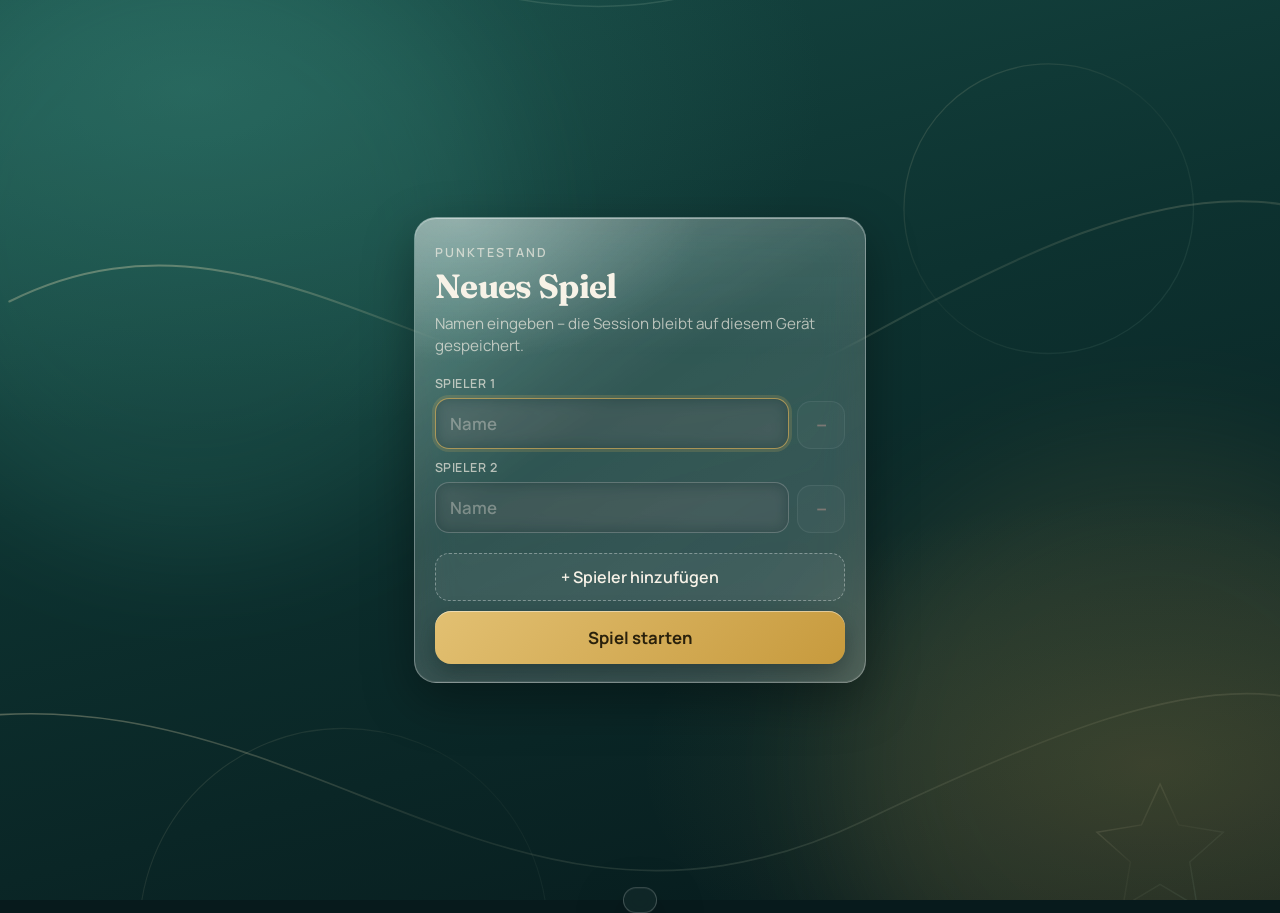
==== commit db93e5d9: "Punktestand: Glass-UI und bis zu 8 Spieler Neue Glassoptik mit Linienatmosphäre und Kantenverzerrung" ====
--- a/punkte/index.html
+++ b/punkte/index.html
@@ -3,32 +3,36 @@
 <head>
   <meta charset="UTF-8" />
   <meta name="viewport" content="width=device-width, initial-scale=1, viewport-fit=cover" />
-  <meta name="theme-color" content="#0b3d2e" />
+  <meta name="theme-color" content="#0a2a28" />
   <meta name="apple-mobile-web-app-capable" content="yes" />
   <meta name="apple-mobile-web-app-status-bar-style" content="black-translucent" />
   <title>Punktestand</title>
   <link rel="preconnect" href="https://fonts.googleapis.com" />
   <link rel="preconnect" href="https://fonts.gstatic.com" crossorigin />
-  <link href="https://fonts.googleapis.com/css2?family=Outfit:wght@400;500;600;700&family=IBM+Plex+Mono:wght@500;600&display=swap" rel="stylesheet" />
+  <link href="https://fonts.googleapis.com/css2?family=Fraunces:opsz,wght@9..144,500;9..144,700&family=Manrope:wght@400;500;600;700&family=IBM+Plex+Mono:wght@500;600&display=swap" rel="stylesheet" />
   <style>
     :root {
-      --felt: #0b3d2e;
-      --felt-deep: #072820;
-      --felt-light: #145c45;
-      --paper: #f3efe6;
-      --ink: #14201c;
-      --ink-soft: #4a5c54;
-      --line: rgba(20, 32, 28, 0.12);
-      --accent: #e8a317;
-      --accent-ink: #2a1d00;
-      --ok: #1f8a5b;
-      --ok-ink: #f4fff9;
-      --danger: #c23b3b;
-      --shadow: 0 10px 30px rgba(0, 0, 0, 0.28);
-      --radius: 18px;
+      --bg-0: #071a1c;
+      --bg-1: #0d3230;
+      --bg-2: #164843;
+      --line-soft: rgba(232, 214, 170, 0.14);
+      --line-strong: rgba(232, 214, 170, 0.28);
+      --glass: rgba(244, 240, 230, 0.14);
+      --glass-strong: rgba(248, 245, 236, 0.22);
+      --glass-ink: rgba(248, 245, 236, 0.92);
+      --ink: #f7f2e7;
+      --ink-soft: rgba(247, 242, 231, 0.68);
+      --ink-dark: #162421;
+      --accent: #d9b15a;
+      --accent-ink: #2a210c;
+      --ok: #3aa884;
+      --ok-ink: #f3fff9;
+      --danger: #e26a62;
       --header-h: 52px;
       --safe-top: env(safe-area-inset-top, 0px);
       --safe-bottom: env(safe-area-inset-bottom, 0px);
+      --radius: 22px;
+      --shadow: 0 18px 50px rgba(0, 0, 0, 0.35);
     }
 
     * { box-sizing: border-box; }
@@ -36,11 +40,9 @@
     html, body {
       margin: 0;
       height: 100%;
-      font-family: "Outfit", system-ui, sans-serif;
-      color: var(--paper);
-      background:
-        radial-gradient(120% 80% at 50% -10%, #1a6b4f 0%, transparent 55%),
-        linear-gradient(180deg, var(--felt) 0%, var(--felt-deep) 100%);
+      font-family: "Manrope", system-ui, sans-serif;
+      color: var(--ink);
+      background: var(--bg-0);
       -webkit-tap-highlight-color: transparent;
       user-select: none;
     }
@@ -50,19 +52,66 @@
       overflow: hidden;
     }
 
+    .atmosphere {
+      position: fixed;
+      inset: 0;
+      z-index: 0;
+      pointer-events: none;
+      overflow: hidden;
+      background:
+        radial-gradient(90% 70% at 15% 10%, rgba(61, 140, 126, 0.35), transparent 55%),
+        radial-gradient(80% 60% at 90% 85%, rgba(217, 177, 90, 0.16), transparent 50%),
+        linear-gradient(165deg, var(--bg-2) 0%, var(--bg-1) 42%, var(--bg-0) 100%);
+    }
+
+    .atmosphere svg {
+      position: absolute;
+      inset: -8%;
+      width: 116%;
+      height: 116%;
+      opacity: 0.9;
+    }
+
+    .atmosphere .glow {
+      position: absolute;
+      width: 50vmax;
+      height: 50vmax;
+      border-radius: 50%;
+      filter: blur(60px);
+      opacity: 0.35;
+      animation: drift 18s ease-in-out infinite alternate;
+    }
+
+    .atmosphere .glow.a {
+      top: -10%;
+      left: -10%;
+      background: rgba(74, 168, 150, 0.45);
+    }
+
+    .atmosphere .glow.b {
+      right: -15%;
+      bottom: -20%;
+      background: rgba(217, 177, 90, 0.28);
+      animation-delay: -7s;
+    }
+
+    @keyframes drift {
+      from { transform: translate3d(0, 0, 0) scale(1); }
+      to { transform: translate3d(4%, -3%, 0) scale(1.08); }
+    }
+
     .viewport {
       position: relative;
+      z-index: 1;
       width: 100%;
       height: 100dvh;
       display: flex;
       justify-content: center;
-      transition: transform 0.35s ease;
+      transition: transform 0.4s cubic-bezier(0.22, 1, 0.36, 1);
       transform-origin: center center;
     }
 
-    .viewport.flipped {
-      transform: rotate(180deg);
-    }
+    .viewport.flipped { transform: rotate(180deg); }
 
     .app {
       width: min(100%, 480px);
@@ -87,19 +136,78 @@
     .screen { display: none; flex: 1; min-height: 0; flex-direction: column; gap: 12px; }
     .screen.active { display: flex; }
 
+    /* Glass surfaces */
+    .glass {
+      position: relative;
+      isolation: isolate;
+      background:
+        linear-gradient(145deg, rgba(255, 255, 255, 0.22), rgba(255, 255, 255, 0.05) 42%, rgba(255, 255, 255, 0.1)),
+        var(--glass);
+      backdrop-filter: blur(22px) saturate(1.35);
+      -webkit-backdrop-filter: blur(22px) saturate(1.35);
+      border: 1px solid rgba(255, 255, 255, 0.28);
+      border-radius: var(--radius);
+      box-shadow:
+        var(--shadow),
+        inset 0 1px 0 rgba(255, 255, 255, 0.42),
+        inset 0 -1px 0 rgba(255, 255, 255, 0.08);
+      overflow: hidden;
+    }
+
+    .glass::before {
+      content: "";
+      position: absolute;
+      inset: -2px;
+      border-radius: inherit;
+      padding: 1.5px;
+      background:
+        linear-gradient(130deg,
+          rgba(255, 255, 255, 0.75),
+          rgba(255, 255, 255, 0.05) 35%,
+          rgba(217, 177, 90, 0.35) 60%,
+          rgba(255, 255, 255, 0.2));
+      -webkit-mask:
+        linear-gradient(#000 0 0) content-box,
+        linear-gradient(#000 0 0);
+      mask:
+        linear-gradient(#000 0 0) content-box,
+        linear-gradient(#000 0 0);
+      -webkit-mask-composite: xor;
+      mask-composite: exclude;
+      pointer-events: none;
+      filter: url(#edge-refract);
+      opacity: 0.95;
+      z-index: 2;
+    }
+
+    .glass::after {
+      content: "";
+      position: absolute;
+      inset: 0;
+      border-radius: inherit;
+      background:
+        radial-gradient(120% 70% at 10% 0%, rgba(255, 255, 255, 0.28), transparent 45%),
+        linear-gradient(180deg, rgba(255, 255, 255, 0.08), transparent 30%);
+      pointer-events: none;
+      z-index: 1;
+    }
+
+    .glass > * { position: relative; z-index: 3; }
+
     /* Setup */
     .setup-card {
       margin: auto 0;
-      background: rgba(243, 239, 230, 0.96);
+      padding: 26px 20px 18px;
       color: var(--ink);
-      border-radius: 28px;
-      padding: 28px 22px 22px;
-      box-shadow: var(--shadow);
+      max-height: calc(100dvh - 48px - var(--safe-top) - var(--safe-bottom));
+      display: flex;
+      flex-direction: column;
+      min-height: 0;
     }
 
     .brand {
-      font-size: 0.85rem;
-      letter-spacing: 0.14em;
+      font-size: 0.78rem;
+      letter-spacing: 0.16em;
       text-transform: uppercase;
       color: var(--ink-soft);
       margin: 0 0 8px;
@@ -108,56 +216,123 @@
 
     .setup-card h1 {
       margin: 0 0 8px;
-      font-size: 2rem;
-      line-height: 1.1;
-    }
-
-    .setup-card p {
-      margin: 0 0 24px;
+      font-family: "Fraunces", Georgia, serif;
+      font-size: 2.1rem;
+      font-weight: 700;
+      line-height: 1.05;
+      letter-spacing: -0.02em;
+    }
+
+    .setup-card .lede {
+      margin: 0 0 18px;
       color: var(--ink-soft);
-      line-height: 1.4;
-    }
-
-    .field { margin-bottom: 14px; }
+      line-height: 1.45;
+      font-size: 0.95rem;
+    }
+
+    .setup-scroll {
+      flex: 1;
+      min-height: 0;
+      overflow: auto;
+      -webkit-overflow-scrolling: touch;
+      margin: 0 -4px;
+      padding: 0 4px 8px;
+    }
+
+    .players-list { display: grid; gap: 10px; }
+
+    .field {
+      display: grid;
+      grid-template-columns: 1fr auto;
+      gap: 8px;
+      align-items: end;
+    }
 
     .field label {
+      grid-column: 1 / -1;
       display: block;
-      font-size: 0.85rem;
+      font-size: 0.78rem;
       font-weight: 600;
-      margin-bottom: 6px;
+      letter-spacing: 0.04em;
+      text-transform: uppercase;
       color: var(--ink-soft);
+      margin-bottom: -2px;
     }
 
     .field input {
       width: 100%;
-      border: 2px solid var(--line);
+      border: 1px solid rgba(255, 255, 255, 0.22);
       border-radius: 14px;
-      padding: 14px 16px;
+      padding: 13px 14px;
       font: inherit;
-      font-size: 1.1rem;
+      font-size: 1.05rem;
       font-weight: 600;
       color: var(--ink);
-      background: #fffdf8;
+      background: rgba(8, 28, 30, 0.28);
       outline: none;
-    }
-
-    .field input:focus { border-color: var(--felt-light); }
+      backdrop-filter: blur(8px);
+      -webkit-backdrop-filter: blur(8px);
+    }
+
+    .field input:focus {
+      border-color: rgba(217, 177, 90, 0.7);
+      box-shadow: 0 0 0 3px rgba(217, 177, 90, 0.18);
+    }
+
+    .field input::placeholder { color: rgba(247, 242, 231, 0.35); }
+
+    .btn-icon {
+      width: 48px;
+      height: 48px;
+      border: 1px solid rgba(255, 255, 255, 0.2);
+      border-radius: 14px;
+      background: rgba(255, 255, 255, 0.08);
+      color: var(--ink);
+      font: inherit;
+      font-size: 1.3rem;
+      font-weight: 600;
+      cursor: pointer;
+    }
+
+    .btn-icon:disabled { opacity: 0.35; cursor: not-allowed; }
+    .btn-icon.danger { color: #ffb4ae; }
+
+    .setup-actions {
+      display: grid;
+      gap: 10px;
+      margin-top: 12px;
+    }
+
+    .btn-add {
+      border: 1px dashed rgba(255, 255, 255, 0.35);
+      border-radius: 14px;
+      padding: 12px;
+      background: rgba(255, 255, 255, 0.05);
+      color: var(--ink);
+      font: inherit;
+      font-weight: 600;
+      cursor: pointer;
+    }
+
+    .btn-add:disabled { opacity: 0.4; cursor: not-allowed; }
 
     .btn-primary {
       width: 100%;
-      margin-top: 8px;
-      border: none;
+      border: 0;
       border-radius: 16px;
-      padding: 16px;
+      padding: 15px;
       font: inherit;
-      font-size: 1.1rem;
+      font-size: 1.05rem;
       font-weight: 700;
-      background: var(--felt);
-      color: var(--paper);
+      background: linear-gradient(135deg, #e2c072, #c79a3d);
+      color: var(--accent-ink);
       cursor: pointer;
-    }
-
-    .btn-primary:active { transform: translateY(1px); }
+      box-shadow: 0 10px 24px rgba(0, 0, 0, 0.28), inset 0 1px 0 rgba(255, 255, 255, 0.45);
+    }
+
+    .btn-primary:active,
+    .btn-add:active,
+    .btn-icon:active { transform: translateY(1px); }
 
     /* Header */
     .topbar {
@@ -167,7 +342,7 @@
       grid-template-columns: 1fr auto;
       align-items: center;
       gap: 10px;
-      padding: 0 4px 0 8px;
+      padding: 0 2px 0 6px;
     }
 
     .top-status {
@@ -188,15 +363,17 @@
     .menu-btn {
       width: 48px;
       height: 48px;
-      border: 0;
-      border-radius: 14px;
+      border: 1px solid rgba(255, 255, 255, 0.22);
+      border-radius: 16px;
       background: rgba(255, 255, 255, 0.1);
-      color: var(--paper);
+      backdrop-filter: blur(14px);
+      -webkit-backdrop-filter: blur(14px);
+      color: var(--ink);
       font: inherit;
-      font-size: 1.5rem;
+      font-size: 1.45rem;
       font-weight: 700;
-      letter-spacing: 0.05em;
       cursor: pointer;
+      box-shadow: inset 0 1px 0 rgba(255, 255, 255, 0.28);
     }
 
     .menu {
@@ -204,11 +381,14 @@
       position: absolute;
       right: 0;
       top: calc(100% + 6px);
-      min-width: 210px;
-      background: var(--paper);
+      min-width: 230px;
+      background: rgba(18, 42, 42, 0.72);
+      backdrop-filter: blur(20px) saturate(1.3);
+      -webkit-backdrop-filter: blur(20px) saturate(1.3);
       color: var(--ink);
+      border: 1px solid rgba(255, 255, 255, 0.22);
       border-radius: 16px;
-      box-shadow: var(--shadow);
+      box-shadow: var(--shadow), inset 0 1px 0 rgba(255, 255, 255, 0.2);
       overflow: hidden;
       z-index: 20;
     }
@@ -227,19 +407,11 @@
       cursor: pointer;
     }
 
-    .menu button:active { background: rgba(11, 61, 46, 0.08); }
-    .menu button.danger { color: var(--danger); }
-
-    .menu button .check {
-      float: right;
-      color: var(--felt);
-      font-weight: 700;
-      opacity: 0;
-    }
-
+    .menu button:active { background: rgba(255, 255, 255, 0.08); }
+    .menu button.danger { color: #ffb4ae; }
+    .menu button .check { float: right; color: var(--accent); opacity: 0; }
     .menu button[aria-checked="true"] .check { opacity: 1; }
 
-    /* Main play layout */
     .play-body {
       flex: 1;
       min-height: 0;
@@ -254,14 +426,6 @@
       min-height: 0;
       display: flex;
       flex-direction: column;
-      border-radius: 24px;
-      overflow: hidden;
-      box-shadow: var(--shadow);
-    }
-
-    .table-panel {
-      background: rgba(243, 239, 230, 0.97);
-      color: var(--ink);
     }
 
     .table-scroll {
@@ -272,61 +436,73 @@
     }
 
     table.scores {
-      width: 100%;
-      border-collapse: collapse;
+      width: max(100%, 280px);
+      min-width: 100%;
+      border-collapse: separate;
+      border-spacing: 0;
       font-variant-numeric: tabular-nums;
     }
 
     .scores th,
     .scores td {
-      padding: 12px 10px;
+      padding: 11px 10px;
       text-align: center;
-      border-bottom: 1px solid var(--line);
+      border-bottom: 1px solid rgba(255, 255, 255, 0.1);
+      white-space: nowrap;
     }
 
     .scores th {
       position: sticky;
       top: 0;
-      background: #ebe5d8;
-      font-size: 0.92rem;
+      background: rgba(12, 36, 36, 0.55);
+      backdrop-filter: blur(12px);
+      -webkit-backdrop-filter: blur(12px);
+      font-size: 0.9rem;
       font-weight: 700;
       z-index: 1;
     }
 
     .scores th.player-name {
+      min-width: 4.5rem;
       transition: background 0.2s ease, box-shadow 0.2s ease, color 0.2s ease;
     }
 
     .scores th.player-name.active {
-      background: rgba(232, 163, 23, 0.38);
-      color: var(--accent-ink);
+      background: rgba(217, 177, 90, 0.42);
+      color: #fff8e6;
       box-shadow: inset 0 -3px 0 var(--accent);
     }
 
     .scores th.round,
     .scores td.round {
-      width: 3.2rem;
+      width: 3rem;
       color: var(--ink-soft);
       font-weight: 600;
-      font-size: 0.85rem;
-    }
+      font-size: 0.82rem;
+      position: sticky;
+      left: 0;
+      background: rgba(12, 36, 36, 0.55);
+      z-index: 2;
+    }
+
+    .scores th.round { z-index: 3; }
 
     .scores td.score-cell {
       font-family: "IBM Plex Mono", ui-monospace, monospace;
       font-weight: 600;
-      font-size: 1.05rem;
+      font-size: 1.02rem;
       cursor: pointer;
     }
 
-    .scores td.score-cell:active { background: rgba(11, 61, 46, 0.08); }
+    .scores td.score-cell:active { background: rgba(255, 255, 255, 0.08); }
 
     .scores td.score-cell.empty {
-      color: rgba(20, 32, 28, 0.28);
+      color: rgba(247, 242, 231, 0.28);
       font-weight: 500;
     }
 
     .scores td.score-cell.editing {
-      background: rgba(232, 163, 23, 0.28);
+      background: rgba(217, 177, 90, 0.28);
       outline: 2px solid var(--accent);
       outline-offset: -2px;
     }
@@ -334,29 +510,29 @@
     .scores tfoot td {
       position: sticky;
       bottom: 0;
-      background: #ebe5d8;
+      background: rgba(12, 36, 36, 0.62);
+      backdrop-filter: blur(12px);
+      -webkit-backdrop-filter: blur(12px);
       font-family: "IBM Plex Mono", ui-monospace, monospace;
       font-weight: 700;
-      font-size: 1.15rem;
+      font-size: 1.1rem;
       border-bottom: 0;
-      border-top: 2px solid rgba(20, 32, 28, 0.16);
-    }
+      border-top: 1px solid rgba(255, 255, 255, 0.18);
+    }
+
+    .scores tfoot td.round { z-index: 3; }
 
     .hint {
       flex: 0 0 auto;
       padding: 8px 12px 10px;
-      font-size: 0.8rem;
+      font-size: 0.78rem;
       color: var(--ink-soft);
       text-align: center;
-      background: #ebe5d8;
-    }
-
-    .keypad-panel {
-      background: rgba(7, 40, 32, 0.72);
-      border: 1px solid rgba(255, 255, 255, 0.08);
-      padding: 12px;
-      gap: 10px;
-    }
+      border-top: 1px solid rgba(255, 255, 255, 0.1);
+      background: rgba(8, 24, 26, 0.2);
+    }
+
+    .keypad-panel { padding: 12px; gap: 10px; }
 
     .entry {
       flex: 0 0 auto;
@@ -364,22 +540,22 @@
       align-items: baseline;
       justify-content: space-between;
       gap: 12px;
-      padding: 4px 6px 2px;
+      padding: 2px 4px;
     }
 
     .entry-label {
-      font-size: 0.8rem;
-      letter-spacing: 0.06em;
+      font-size: 0.78rem;
+      letter-spacing: 0.08em;
       text-transform: uppercase;
-      opacity: 0.75;
+      color: var(--ink-soft);
     }
 
     .entry-value {
       font-family: "IBM Plex Mono", ui-monospace, monospace;
       font-size: clamp(1.8rem, 8vw, 2.4rem);
       font-weight: 600;
-      letter-spacing: 0.02em;
       min-height: 1.2em;
+      text-shadow: 0 1px 0 rgba(255, 255, 255, 0.15);
     }
 
     .entry-value.placeholder { opacity: 0.35; }
@@ -394,30 +570,39 @@
     }
 
     .keys button {
-      border: 0;
+      border: 1px solid rgba(255, 255, 255, 0.16);
       border-radius: 16px;
-      background: rgba(255, 255, 255, 0.1);
-      color: var(--paper);
+      background:
+        linear-gradient(160deg, rgba(255, 255, 255, 0.16), rgba(255, 255, 255, 0.04)),
+        rgba(255, 255, 255, 0.06);
+      color: var(--ink);
       font-family: "IBM Plex Mono", ui-monospace, monospace;
-      font-size: 1.45rem;
+      font-size: 1.4rem;
       font-weight: 600;
       cursor: pointer;
       min-height: 0;
-    }
-
-    .keys button:active { background: rgba(255, 255, 255, 0.2); transform: scale(0.98); }
+      box-shadow: inset 0 1px 0 rgba(255, 255, 255, 0.25);
+      backdrop-filter: blur(8px);
+      -webkit-backdrop-filter: blur(8px);
+    }
+
+    .keys button:active {
+      transform: scale(0.98);
+      background: rgba(255, 255, 255, 0.18);
+    }
 
     .keys .key-ok {
-      background: var(--ok);
+      background: linear-gradient(145deg, #4ec59c, #2f9a76);
+      border-color: rgba(255, 255, 255, 0.25);
       color: var(--ok-ink);
-      font-family: "Outfit", system-ui, sans-serif;
+      font-family: "Manrope", system-ui, sans-serif;
       font-weight: 700;
       letter-spacing: 0.04em;
     }
 
     .keys .key-del {
-      background: rgba(255, 255, 255, 0.06);
-      font-size: 1.2rem;
+      background: rgba(255, 255, 255, 0.04);
+      font-size: 1.15rem;
     }
 
     .toast {
@@ -425,8 +610,11 @@
       left: 50%;
       bottom: calc(18px + var(--safe-bottom));
       transform: translateX(-50%) translateY(120%);
-      background: var(--paper);
+      background: rgba(18, 42, 42, 0.78);
+      backdrop-filter: blur(16px);
+      -webkit-backdrop-filter: blur(16px);
       color: var(--ink);
+      border: 1px solid rgba(255, 255, 255, 0.22);
       padding: 12px 16px;
       border-radius: 999px;
       font-weight: 600;
@@ -439,16 +627,15 @@
     }
 
     .toast.show { transform: translateX(-50%) translateY(0); }
-
-    .viewport.flipped .toast {
-      bottom: calc(18px + var(--safe-top));
-    }
+    .viewport.flipped .toast { bottom: calc(18px + var(--safe-top)); }
 
     .overlay {
       display: none;
       position: absolute;
       inset: 0;
-      background: rgba(0, 0, 0, 0.45);
+      background: rgba(4, 14, 16, 0.55);
+      backdrop-filter: blur(6px);
+      -webkit-backdrop-filter: blur(6px);
       z-index: 30;
       align-items: center;
       justify-content: center;
@@ -459,16 +646,14 @@
 
     .dialog {
       width: min(100%, 360px);
-      background: var(--paper);
+      padding: 22px;
       color: var(--ink);
-      border-radius: 22px;
-      padding: 22px;
-      box-shadow: var(--shadow);
     }
 
     .dialog h2 {
       margin: 0 0 8px;
-      font-size: 1.25rem;
+      font-family: "Fraunces", Georgia, serif;
+      font-size: 1.35rem;
     }
 
     .dialog p {
@@ -493,40 +678,75 @@
     }
 
     .btn-ghost {
-      background: rgba(20, 32, 28, 0.08);
+      background: rgba(255, 255, 255, 0.1);
       color: var(--ink);
+      border: 1px solid rgba(255, 255, 255, 0.16) !important;
     }
 
     .btn-danger {
-      background: var(--danger);
+      background: linear-gradient(145deg, #ef7d76, #c24a44);
       color: white;
     }
   </style>
 </head>
 <body>
+  <!-- SVG filters + decorative line art -->
+  <svg width="0" height="0" aria-hidden="true" style="position:absolute">
+    <defs>
+      <filter id="edge-refract" x="-20%" y="-20%" width="140%" height="140%" color-interpolation-filters="sRGB">
+        <feTurbulence type="fractalNoise" baseFrequency="0.045 0.08" numOctaves="2" seed="7" result="noise" />
+        <feDisplacementMap in="SourceGraphic" in2="noise" scale="3.5" xChannelSelector="R" yChannelSelector="G" />
+        <feGaussianBlur stdDeviation="0.25" />
+      </filter>
+      <linearGradient id="strokeGrad" x1="0" y1="0" x2="1" y2="1">
+        <stop offset="0%" stop-color="#f0e2b8" stop-opacity="0.55" />
+        <stop offset="45%" stop-color="#f0e2b8" stop-opacity="0.12" />
+        <stop offset="100%" stop-color="#8fd0c2" stop-opacity="0.35" />
+      </linearGradient>
+    </defs>
+  </svg>
+
+  <div class="atmosphere" aria-hidden="true">
+    <div class="glow a"></div>
+    <div class="glow b"></div>
+    <svg viewBox="0 0 800 1200" preserveAspectRatio="xMidYMid slice">
+      <g fill="none" stroke="url(#strokeGrad)" stroke-linecap="round">
+        <path d="M-40 180 C160 80, 280 260, 420 180 S700 40, 860 160" stroke-width="1.2" />
+        <path d="M-20 320 C180 240, 300 420, 470 340 S760 220, 860 360" stroke-width="0.8" opacity="0.7" />
+        <path d="M60 520 C220 440, 340 640, 520 540 S780 430, 900 580" stroke-width="1.1" />
+        <path d="M-30 760 C200 680, 310 900, 520 800 S790 700, 880 860" stroke-width="0.9" opacity="0.75" />
+        <path d="M40 980 C240 900, 360 1120, 560 1020 S820 920, 900 1100" stroke-width="1.15" />
+        <circle cx="160" cy="210" r="46" stroke-width="0.7" opacity="0.45" />
+        <circle cx="620" cy="470" r="78" stroke-width="0.7" opacity="0.35" />
+        <circle cx="240" cy="860" r="110" stroke-width="0.6" opacity="0.28" />
+        <path d="M120 140 L132 168 L164 172 L140 194 L146 226 L120 210 L94 226 L100 194 L76 172 L108 168 Z" stroke-width="0.8" opacity="0.4" />
+        <path d="M680 780 L690 802 L714 806 L696 822 L700 846 L680 834 L660 846 L664 822 L646 806 L670 802 Z" stroke-width="0.8" opacity="0.35" />
+        <line x1="80" y1="40" x2="80" y2="1160" stroke-width="0.4" opacity="0.18" />
+        <line x1="400" y1="20" x2="400" y2="1180" stroke-width="0.35" opacity="0.12" />
+        <line x1="720" y1="50" x2="720" y2="1150" stroke-width="0.4" opacity="0.16" />
+      </g>
+    </svg>
+  </div>
+
   <div class="viewport" id="viewport">
     <div class="app">
-      <!-- Setup -->
       <section class="screen" id="screen-setup" aria-label="Neues Spiel">
-        <div class="setup-card">
+        <div class="glass setup-card">
           <p class="brand">Punktestand</p>
           <h1>Neues Spiel</h1>
-          <p>Namen eingeben – die Session bleibt auf diesem Gerät gespeichert.</p>
-          <form id="setup-form">
-            <div class="field">
-              <label for="name-0">Spieler 1</label>
-              <input id="name-0" name="name0" maxlength="24" autocomplete="nickname" required />
+          <p class="lede">Namen eingeben – die Session bleibt auf diesem Gerät gespeichert.</p>
+          <form id="setup-form" class="setup-form">
+            <div class="setup-scroll">
+              <div class="players-list" id="players-list"></div>
             </div>
-            <div class="field">
-              <label for="name-1">Spieler 2</label>
-              <input id="name-1" name="name1" maxlength="24" autocomplete="nickname" required />
+            <div class="setup-actions">
+              <button class="btn-add" id="btn-add-player" type="button">+ Spieler hinzufügen</button>
+              <button class="btn-primary" type="submit">Spiel starten</button>
             </div>
-            <button class="btn-primary" type="submit">Spiel starten</button>
           </form>
         </div>
       </section>
 
-      <!-- Play -->
       <section class="screen" id="screen-play" aria-label="Punktestand">
         <header class="topbar">
           <div class="top-status muted" id="top-status">Punktestand</div>
@@ -544,7 +764,7 @@
         </header>
 
         <div class="play-body">
-          <section class="table-panel" aria-label="Punktetabelle">
+          <section class="glass table-panel" aria-label="Punktetabelle">
             <div class="table-scroll">
               <table class="scores" id="score-table">
                 <thead></thead>
@@ -555,7 +775,7 @@
             <div class="hint" id="table-hint">Tippe auf einen Wert, um ihn zu korrigieren.</div>
           </section>
 
-          <section class="keypad-panel" aria-label="Zifferneingabe">
+          <section class="glass keypad-panel" aria-label="Zifferneingabe">
             <div class="entry">
               <span class="entry-label" id="entry-label">Rundenpunkte</span>
               <span class="entry-value placeholder" id="entry-value">0</span>
@@ -582,7 +802,7 @@
     <div class="toast" id="toast" role="status" aria-live="polite"></div>
 
     <div class="overlay" id="confirm-overlay" role="dialog" aria-modal="true" aria-labelledby="confirm-title">
-      <div class="dialog">
+      <div class="glass dialog">
         <h2 id="confirm-title">Neues Spiel?</h2>
         <p>Die aktuelle Session auf diesem Gerät wird gelöscht.</p>
         <div class="dialog-actions">
@@ -596,7 +816,8 @@
   <script>
     const COOKIE_NAME = "punktestand_session";
     const COOKIE_DAYS = 30;
-    const PLAYER_COUNT = 2;
+    const MIN_PLAYERS = 2;
+    const MAX_PLAYERS = 8;
 
     /** @typedef {{ names: string[], scores: number[][], active: number, input: string, edit: null | { player: number, round: number }, flipView: boolean }} Session */
 
@@ -605,8 +826,8 @@
       setup: document.getElementById("screen-setup"),
       play: document.getElementById("screen-play"),
       form: document.getElementById("setup-form"),
-      name0: document.getElementById("name-0"),
-      name1: document.getElementById("name-1"),
+      playersList: document.getElementById("players-list"),
+      btnAddPlayer: document.getElementById("btn-add-player"),
       topStatus: document.getElementById("top-status"),
       menuBtn: document.getElementById("menu-btn"),
       menu: document.getElementById("menu"),
@@ -630,6 +851,8 @@
 
     /** @type {Session | null} */
     let session = null;
+    /** @type {string[]} */
+    let setupNames = ["", ""];
     let toastTimer = 0;
 
     function setCookie(name, value, days) {
@@ -639,11 +862,8 @@
 
     function getCookie(name) {
       const key = encodeURIComponent(name) + "=";
-      const parts = document.cookie.split("; ");
-      for (const part of parts) {
-        if (part.startsWith(key)) {
-          return decodeURIComponent(part.slice(key.length));
-        }
+      for (const part of document.cookie.split("; ")) {
+        if (part.startsWith(key)) return decodeURIComponent(part.slice(key.length));
       }
       return null;
     }
@@ -657,13 +877,16 @@
         deleteCookie(COOKIE_NAME);
         return;
       }
-      const payload = {
-        names: session.names,
-        scores: session.scores,
-        active: session.active,
-        flipView: Boolean(session.flipView),
-      };
-      setCookie(COOKIE_NAME, JSON.stringify(payload), COOKIE_DAYS);
+      setCookie(
+        COOKIE_NAME,
+        JSON.stringify({
+          names: session.names,
+          scores: session.scores,
+          active: session.active,
+          flipView: Boolean(session.flipView),
+        }),
+        COOKIE_DAYS
+      );
     }
 
     function loadSession() {
@@ -673,16 +896,17 @@
         const data = JSON.parse(raw);
         if (
           !Array.isArray(data.names) ||
-          data.names.length !== PLAYER_COUNT ||
           !Array.isArray(data.scores) ||
-          data.scores.length !== PLAYER_COUNT
+          data.names.length < MIN_PLAYERS ||
+          data.names.length > MAX_PLAYERS ||
+          data.names.length !== data.scores.length
         ) {
           return null;
         }
         return {
           names: data.names.map(String),
           scores: data.scores.map((list) => (Array.isArray(list) ? list.map(Number) : [])),
-          active: Number.isInteger(data.active) ? data.active : 0,
+          active: Number.isInteger(data.active) ? Math.min(data.active, data.names.length - 1) : 0,
           input: "",
           edit: null,
           flipView: Boolean(data.flipView),
@@ -699,11 +923,10 @@
     }
 
     function applyViewportFlip() {
-      const shouldFlip = Boolean(session && session.flipView && facingPlayer() === 1);
+      // Gegenüber: ungerade Spielerindizes (1, 3, 5…) drehen
+      const shouldFlip = Boolean(session && session.flipView && facingPlayer() % 2 === 1);
       els.viewport.classList.toggle("flipped", shouldFlip);
-      if (els.menuFlip) {
-        els.menuFlip.setAttribute("aria-checked", session && session.flipView ? "true" : "false");
-      }
+      els.menuFlip.setAttribute("aria-checked", session && session.flipView ? "true" : "false");
     }
 
     function showToast(message) {
@@ -723,17 +946,47 @@
       els.menuBtn.setAttribute("aria-expanded", "false");
     }
 
+    function escapeHtml(text) {
+      return String(text)
+        .replace(/&/g, "&amp;")
+        .replace(/</g, "&lt;")
+        .replace(/>/g, "&gt;")
+        .replace(/"/g, "&quot;");
+    }
+
     function totals() {
       return session.scores.map((list) => list.reduce((a, b) => a + b, 0));
     }
 
     function maxRounds() {
       return Math.max(0, ...session.scores.map((list) => list.length));
+    }
+
+    function renderSetupFields() {
+      els.playersList.innerHTML = setupNames
+        .map((name, i) => {
+          const canRemove = setupNames.length > MIN_PLAYERS;
+          return `<div class="field" data-index="${i}">
+            <label for="name-${i}">Spieler ${i + 1}</label>
+            <input id="name-${i}" name="name${i}" maxlength="24" autocomplete="nickname"
+              value="${escapeHtml(name)}" placeholder="Name" required />
+            <button class="btn-icon danger" type="button" data-remove="${i}"
+              aria-label="Spieler ${i + 1} entfernen" ${canRemove ? "" : "disabled"}>−</button>
+          </div>`;
+        })
+        .join("");
+      els.btnAddPlayer.disabled = setupNames.length >= MAX_PLAYERS;
+    }
+
+    function syncSetupNamesFromDom() {
+      const inputs = els.playersList.querySelectorAll("input");
+      setupNames = Array.from(inputs).map((input) => input.value);
     }
 
     function renderTable() {
       const n = maxRounds();
       const highlight = facingPlayer();
+      const playerCount = session.names.length;
 
       els.thead.innerHTML = `<tr>
         <th class="round">Rd.</th>
@@ -748,7 +1001,7 @@
       if (n === 0) {
         els.tbody.innerHTML = `<tr>
           <td class="round">–</td>
-          ${session.names.map(() => `<td class="score-cell empty">–</td>`).join("")}
+          ${Array.from({ length: playerCount }, () => `<td class="score-cell empty">–</td>`).join("")}
         </tr>`;
       } else {
         const rows = [];
@@ -774,7 +1027,6 @@
         ${sums.map((sum) => `<td>${sum}</td>`).join("")}
       </tr>`;
 
-      // Auto-scroll zur neuesten Runde
       const scroll = els.table.closest(".table-scroll");
       if (scroll) scroll.scrollTop = scroll.scrollHeight;
     }
@@ -788,7 +1040,7 @@
         els.entryLabel.textContent = "Korrektur";
         els.hint.textContent = "Wert ändern und OK tippen – oder im Menü abbrechen.";
       } else {
-        els.topStatus.textContent = "Punktestand";
+        els.topStatus.textContent = `${session.names.length} Spieler`;
         els.topStatus.classList.add("muted");
         els.entryLabel.textContent = "Rundenpunkte";
         els.hint.textContent = "Tippe auf einen Wert, um ihn zu korrigieren.";
@@ -797,7 +1049,6 @@
       const raw = session.input;
       els.entryValue.textContent = raw === "" ? "0" : raw;
       els.entryValue.classList.toggle("placeholder", raw === "");
-
       els.menuCancelEdit.hidden = !editing;
       els.menuUndo.hidden = editing;
       applyViewportFlip();
@@ -808,18 +1059,10 @@
       renderEntry();
     }
 
-    function escapeHtml(text) {
-      return String(text)
-        .replace(/&/g, "&amp;")
-        .replace(/</g, "&lt;")
-        .replace(/>/g, "&gt;")
-        .replace(/"/g, "&quot;");
-    }
-
     function startNewSession(names) {
       session = {
         names: names.map((n) => n.trim()),
-        scores: Array.from({ length: PLAYER_COUNT }, () => []),
+        scores: Array.from({ length: names.length }, () => []),
         active: 0,
         input: "",
         edit: null,
@@ -836,10 +1079,13 @@
         showScreen("play");
         renderAll();
       } else {
+        setupNames = ["", ""];
+        renderSetupFields();
         showScreen("setup");
         els.viewport.classList.remove("flipped");
-        if (els.menuFlip) els.menuFlip.setAttribute("aria-checked", "false");
-        els.name0.focus();
+        els.menuFlip.setAttribute("aria-checked", "false");
+        const first = document.getElementById("name-0");
+        if (first) first.focus();
       }
     }
 
@@ -851,18 +1097,14 @@
       closeMenu();
       showToast(
         session.flipView
-          ? "Ansicht drehen an – bei Spieler 2 um 180°"
+          ? "Ansicht drehen an – gegenüber (Spieler 2, 4, …)"
           : "Ansicht drehen aus"
       );
     }
 
     function appendDigit(digit) {
       if (session.input.length >= 6) return;
-      if (session.input === "0") {
-        session.input = digit;
-      } else {
-        session.input += digit;
-      }
+      session.input = session.input === "0" ? digit : session.input + digit;
       renderEntry();
     }
 
@@ -895,7 +1137,7 @@
       }
 
       session.scores[session.active].push(value);
-      session.active = (session.active + 1) % PLAYER_COUNT;
+      session.active = (session.active + 1) % session.names.length;
       session.input = "";
       saveSession();
       renderAll();
@@ -919,26 +1161,12 @@
     function undoLast() {
       closeMenu();
       if (session.edit) return;
-
-      // Letzten Eintrag des vorherigen Spielers entfernen und zu ihm zurück
-      const prev = (session.active - 1 + PLAYER_COUNT) % PLAYER_COUNT;
-      if (session.scores[prev].length === 0) {
-        // vielleicht hat aktiver Spieler schon Einträge und wir sind am Anfang?
-        // Suche den Spieler mit dem chronologisch letzten Eintrag:
-        // Da Spieler strikt abwechseln, ist der letzte Eintrag immer beim prev,
-        // außer niemand hat noch Punkte.
-        const any = session.scores.some((list) => list.length > 0);
-        if (!any) {
-          showToast("Nichts zum Löschen");
-          return;
-        }
-      }
-
+      const count = session.names.length;
+      const prev = (session.active - 1 + count) % count;
       if (session.scores[prev].length === 0) {
         showToast("Nichts zum Löschen");
         return;
       }
-
       session.scores[prev].pop();
       session.active = prev;
       session.input = "";
@@ -950,24 +1178,47 @@
     function resetToSetup() {
       session = null;
       saveSession();
-      els.form.reset();
+      setupNames = ["", ""];
+      renderSetupFields();
       showScreen("setup");
       els.viewport.classList.remove("flipped");
-      if (els.menuFlip) els.menuFlip.setAttribute("aria-checked", "false");
+      els.menuFlip.setAttribute("aria-checked", "false");
       els.overlay.classList.remove("open");
       closeMenu();
-      els.name0.focus();
-    }
-
-    // Events
+      const first = document.getElementById("name-0");
+      if (first) first.focus();
+    }
+
+    // Setup interactions
+    els.btnAddPlayer.addEventListener("click", () => {
+      syncSetupNamesFromDom();
+      if (setupNames.length >= MAX_PLAYERS) return;
+      setupNames.push("");
+      renderSetupFields();
+      const last = document.getElementById(`name-${setupNames.length - 1}`);
+      if (last) last.focus();
+    });
+
+    els.playersList.addEventListener("click", (event) => {
+      const btn = event.target.closest("button[data-remove]");
+      if (!btn || btn.disabled) return;
+      syncSetupNamesFromDom();
+      const index = Number(btn.dataset.remove);
+      if (setupNames.length <= MIN_PLAYERS) return;
+      setupNames.splice(index, 1);
+      renderSetupFields();
+    });
+
     els.form.addEventListener("submit", (event) => {
       event.preventDefault();
-      const names = [els.name0.value, els.name1.value];
-      if (names.some((n) => !n.trim())) {
-        showToast("Bitte beide Namen eingeben");
+      syncSetupNamesFromDom();
+      const names = setupNames.map((n) => n.trim());
+      if (names.some((n) => !n)) {
+        showToast("Bitte alle Namen eingeben");
         return;
       }
-      if (names[0].trim().toLowerCase() === names[1].trim().toLowerCase()) {
+      const lower = names.map((n) => n.toLowerCase());
+      if (new Set(lower).size !== lower.length) {
         showToast("Bitte unterschiedliche Namen");
         return;
       }
@@ -1000,9 +1251,7 @@
     });
 
     document.addEventListener("click", (event) => {
-      if (!els.menu.contains(event.target) && event.target !== els.menuBtn) {
-        closeMenu();
-      }
+      if (!els.menu.contains(event.target) && event.target !== els.menuBtn) closeMenu();
     });
 
     els.menuFlip.addEventListener("click", toggleFlipView);
